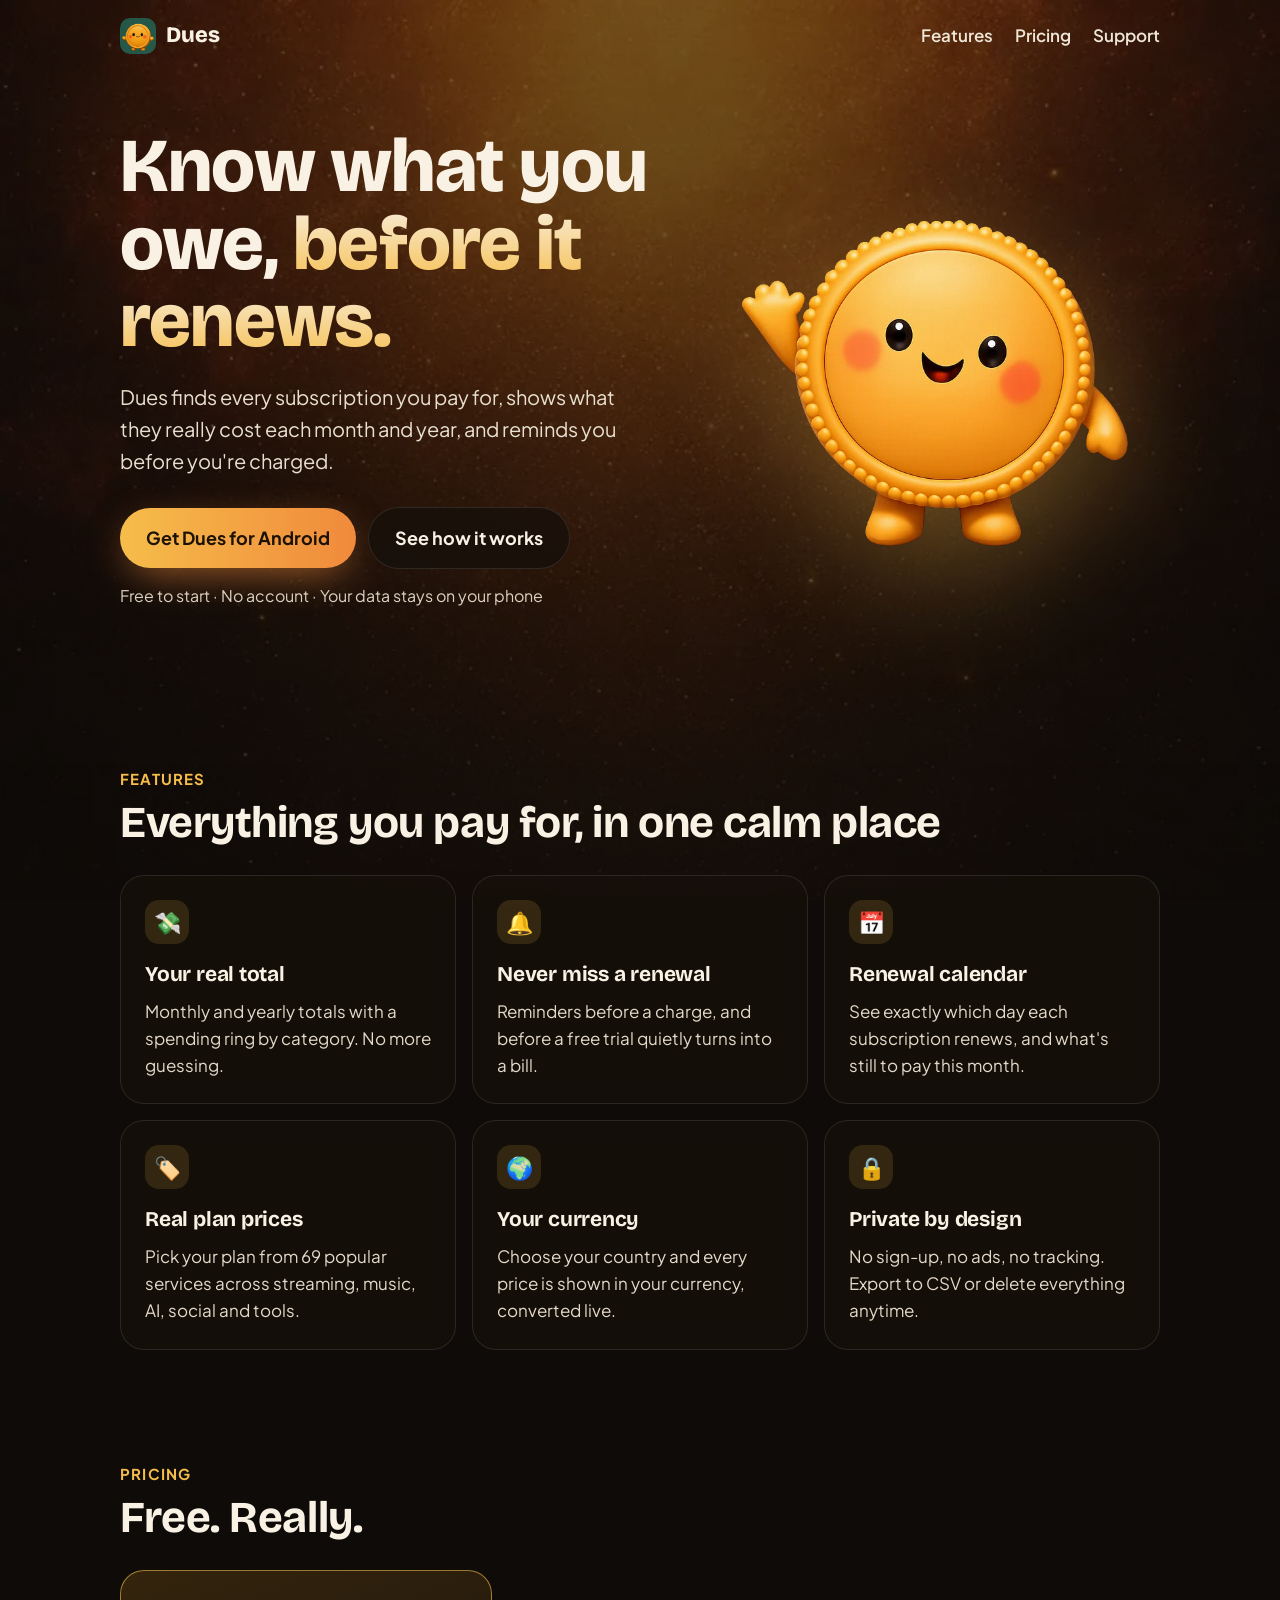
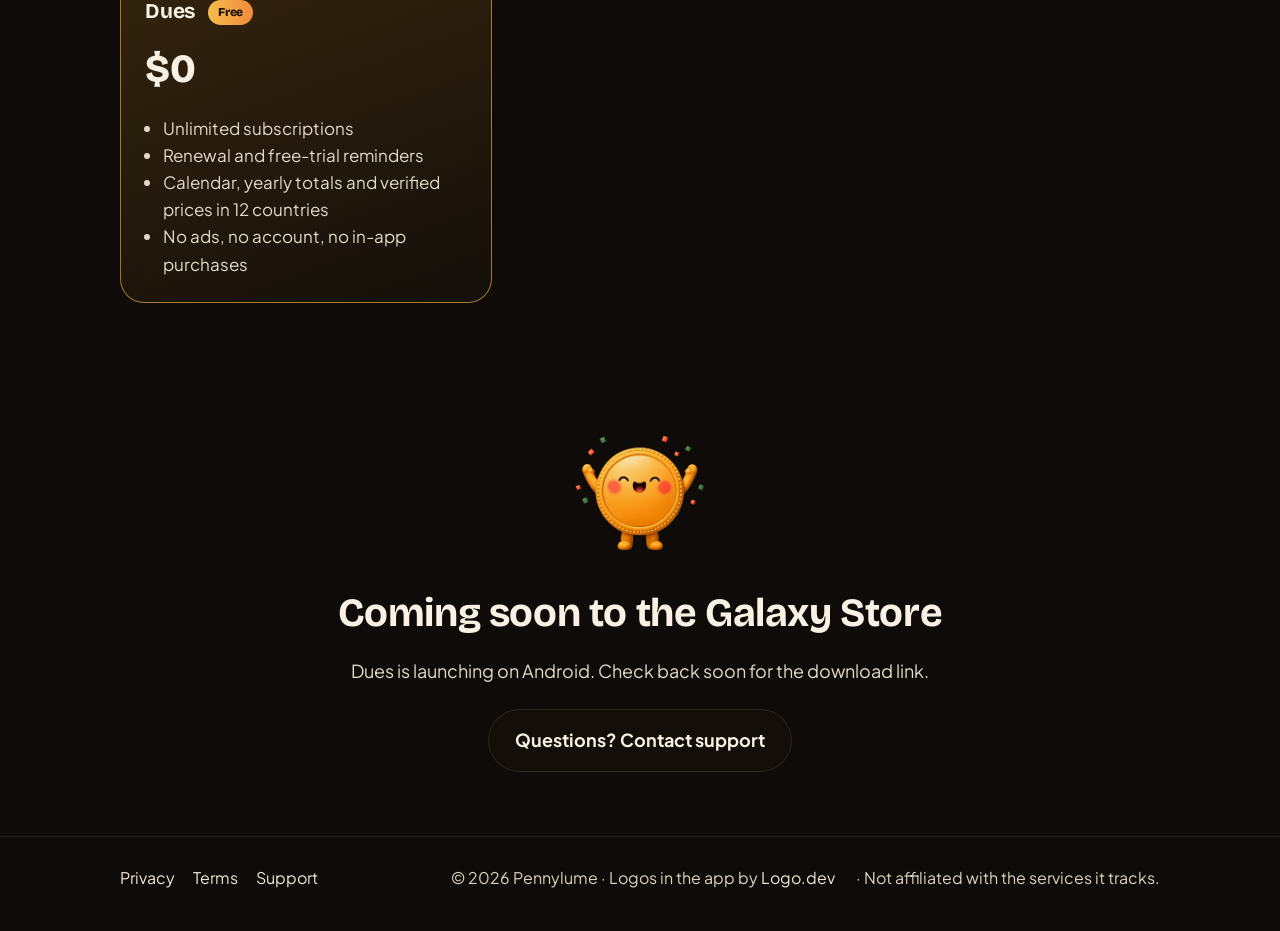
==== site/index.html @ 85b2953d "Dues 1.0: free, private subscription tracker Kotlin + Jetpack Compose Android app by Pennylume. Trac" ====
<!doctype html>
<html lang="en">
<head>
<meta charset="utf-8">
<meta name="viewport" content="width=device-width, initial-scale=1">
<title>Dues – Subscription Tracker</title>
<meta name="description" content="Track every subscription, see what you really spend and get reminded before renewals. Private by design: your data stays on your phone.">
<meta property="og:title" content="Dues – Subscription Tracker">
<meta property="og:description" content="Know what you owe, before it renews.">
<meta property="og:image" content="assets/og.png">
<meta name="theme-color" content="#0e0b08">
<link rel="icon" href="assets/favicon.png">
<link rel="preconnect" href="https://fonts.googleapis.com">
<link rel="preconnect" href="https://fonts.gstatic.com" crossorigin>
<link href="https://fonts.googleapis.com/css2?family=Bricolage+Grotesque:opsz,wght@12..96,600;12..96,800&family=Plus+Jakarta+Sans:wght@400;600;700&display=swap" rel="stylesheet">
<link rel="stylesheet" href="style.css">
</head>
<body>
<header class="wrap">
  <nav>
    <a class="brand" href="/"><img src="assets/icon.png" alt="">Dues</a>
    <div class="links">
      <a href="#features">Features</a>
      <a href="#pricing">Pricing</a>
      <a href="support">Support</a>
    </div>
  </nav>
</header>

<main class="wrap">
  <div class="hero">
    <div>
      <h1>Know what you owe, <span>before it renews.</span></h1>
      <p>Dues finds every subscription you pay for, shows what they really cost each month and year, and reminds you before you're charged.</p>
      <div class="cta">
        <a class="btn" href="#get">Get Dues for Android</a>
        <a class="btn ghost" href="#features">See how it works</a>
      </div>
      <p class="note">Free to start · No account · Your data stays on your phone</p>
    </div>
    <img class="penny" src="assets/penny_wave.webp" alt="Penny, the Dues coin mascot, waving">
  </div>

  <section id="features">
    <div class="eyebrow">Features</div>
    <h2>Everything you pay for, in one calm place</h2>
    <div class="grid">
      <div class="card"><div class="ic">💸</div><h3>Your real total</h3><p>Monthly and yearly totals with a spending ring by category. No more guessing.</p></div>
      <div class="card"><div class="ic">🔔</div><h3>Never miss a renewal</h3><p>Reminders before a charge, and before a free trial quietly turns into a bill.</p></div>
      <div class="card"><div class="ic">📅</div><h3>Renewal calendar</h3><p>See exactly which day each subscription renews, and what's still to pay this month.</p></div>
      <div class="card"><div class="ic">🏷️</div><h3>Real plan prices</h3><p>Pick your plan from 69 popular services across streaming, music, AI, social and tools.</p></div>
      <div class="card"><div class="ic">🌍</div><h3>Your currency</h3><p>Choose your country and every price is shown in your currency, converted live.</p></div>
      <div class="card"><div class="ic">🔒</div><h3>Private by design</h3><p>No sign-up, no ads, no tracking. Export to CSV or delete everything anytime.</p></div>
    </div>
  </section>

  <section id="pricing">
    <div class="eyebrow">Pricing</div>
    <h2>Free. Really.</h2>
    <div class="pricing">
      <div class="card plan plus">
        <h3>Dues <span class="badge">Free</span></h3>
        <div class="price">$0</div>
        <ul>
          <li>Unlimited subscriptions</li>
          <li>Renewal and free-trial reminders</li>
          <li>Calendar, yearly totals and verified prices in 12 countries</li>
          <li>No ads, no account, no in-app purchases</li>
        </ul>
      </div>
    </div>
  </section>

  <div class="cta-band" id="get">
    <img src="assets/penny_celebrate.webp" alt="">
    <h2 style="font-size:clamp(28px,4vw,40px);margin:10px 0 12px">Coming soon to the Galaxy Store</h2>
    <p style="color:var(--lo);margin:0 0 24px">Dues is launching on Android. Check back soon for the download link.</p>
    <a class="btn ghost" href="support">Questions? Contact support</a>
  </div>
</main>

<footer>
  <div class="wrap">
    <div><a href="privacy">Privacy</a><a href="terms">Terms</a><a href="support">Support</a></div>
    <div>© 2026 Pennylume · Logos in the app by <a href="https://logo.dev">Logo.dev</a> · Not affiliated with the services it tracks.</div>
  </div>
</footer>
</body>
</html>
---- site/style.css ----
:root {
  --bg: #0e0b08;
  --glass: rgba(22, 16, 11, .78);
  --line: rgba(255, 255, 255, .10);
  --hi: #f8f1e4;
  --lo: #c2b5a2;
  --gold: #f6bd4a;
  --amber: #f08a3c;
  --ink: #1c1206;
  --radius: 24px;
  color-scheme: dark;
}
* { box-sizing: border-box; }
html { scroll-behavior: smooth; }
body {
  margin: 0; background: var(--bg); color: var(--hi);
  font: 17px/1.6 "Plus Jakarta Sans", system-ui, -apple-system, "Segoe UI", Roboto, sans-serif;
  -webkit-font-smoothing: antialiased;
}
body::before {
  content: ""; position: fixed; inset: 0; z-index: -1;
  background: url("assets/backdrop.webp") top center / cover no-repeat; opacity: .9;
}
a { color: var(--gold); text-decoration: none; }
a:hover { text-decoration: underline; }
h1, h2, h3 { font-family: "Bricolage Grotesque", system-ui, sans-serif; letter-spacing: -.01em; margin: 0; }
.wrap { max-width: 1080px; margin: 0 auto; padding: 0 20px; }

/* Nav */
nav { display: flex; align-items: center; justify-content: space-between; padding: 18px 0; }
.brand { display: flex; align-items: center; gap: 10px; color: var(--hi); font-family: "Bricolage Grotesque"; font-weight: 800; font-size: 22px; }
.brand img { width: 36px; height: 36px; border-radius: 10px; }
nav .links { display: flex; gap: 22px; font-size: 15px; }
nav .links a { color: var(--lo); }

/* Buttons */
.btn {
  display: inline-flex; align-items: center; gap: 10px; padding: 16px 26px; border-radius: 999px;
  background: linear-gradient(90deg, var(--gold), var(--amber)); color: var(--ink); font-weight: 700;
  box-shadow: 0 12px 40px -10px rgba(240, 138, 60, .7);
}
.btn:hover { text-decoration: none; filter: brightness(1.05); }
.btn.ghost { background: var(--glass); color: var(--hi); border: 1px solid var(--line); box-shadow: none; }

/* Hero */
.hero { display: grid; grid-template-columns: 1.1fr .9fr; gap: 40px; align-items: center; padding: 56px 0 72px; }
.hero h1 { font-size: clamp(42px, 7vw, 76px); line-height: 1.02; font-weight: 800; }
.hero h1 span { background: linear-gradient(180deg, var(--hi), var(--gold)); -webkit-background-clip: text; background-clip: text; color: transparent; }
.hero p { color: var(--lo); font-size: 19px; max-width: 520px; margin: 20px 0 30px; }
.hero .cta { display: flex; gap: 12px; flex-wrap: wrap; align-items: center; }
.hero .note { color: var(--lo); font-size: 14px; margin-top: 14px; }
.penny { width: 100%; max-width: 420px; justify-self: center; filter: drop-shadow(0 30px 60px rgba(246, 189, 74, .35)); animation: bob 3.6s ease-in-out infinite; }
@keyframes bob { 50% { transform: translateY(-12px); } }
@media (prefers-reduced-motion: reduce) { .penny { animation: none; } }

/* Sections */
section { padding: 56px 0; }
.eyebrow { color: var(--gold); font-weight: 700; font-size: 14px; letter-spacing: .08em; text-transform: uppercase; }
section h2 { font-size: clamp(30px, 4.5vw, 44px); margin: 8px 0 28px; line-height: 1.1; }
.grid { display: grid; grid-template-columns: repeat(3, 1fr); gap: 16px; }
.card { background: var(--glass); border: 1px solid var(--line); border-radius: var(--radius); padding: 24px; }
.card .ic { width: 44px; height: 44px; border-radius: 14px; display: grid; place-items: center; background: rgba(246, 189, 74, .14); font-size: 22px; margin-bottom: 14px; }
.card h3 { font-size: 20px; margin-bottom: 6px; }
.card p { color: var(--lo); margin: 0; font-size: 15.5px; }

.pricing { display: grid; grid-template-columns: 1fr 1fr; gap: 16px; max-width: 760px; }
.plan h3 { font-size: 22px; }
.plan .price { font-family: "Bricolage Grotesque"; font-weight: 800; font-size: 40px; margin: 8px 0 4px; }
.plan .price s { color: var(--lo); font-size: 20px; font-weight: 600; margin-left: 8px; }
.plan ul { padding-left: 18px; color: var(--lo); margin: 14px 0 0; }
.plan.plus { border-color: rgba(246, 189, 74, .6); background: linear-gradient(160deg, rgba(246, 189, 74, .14), rgba(240, 138, 60, .03)); }
.badge { display: inline-block; background: linear-gradient(90deg, var(--gold), var(--amber)); color: var(--ink); font-size: 12px; font-weight: 800; padding: 3px 10px; border-radius: 999px; margin-left: 8px; vertical-align: middle; }

.cta-band { text-align: center; padding: 64px 20px; }
.cta-band img { width: 140px; }

footer { border-top: 1px solid var(--line); padding: 28px 0 40px; color: var(--lo); font-size: 14px; }
footer .wrap { display: flex; justify-content: space-between; gap: 16px; flex-wrap: wrap; }
footer a { color: var(--lo); margin-right: 18px; }

/* Documents (privacy, terms, support) */
.doc { max-width: 760px; margin: 0 auto; padding: 24px 20px 80px; }
.doc h1 { font-size: clamp(34px, 6vw, 48px); font-weight: 800; }
.doc h2 { font-size: 22px; color: var(--gold); margin: 34px 0 8px; }
.doc p, .doc li { color: #d9cfbf; }
.doc .muted { color: var(--lo); font-size: 14px; }
.doc code { background: #1d1813; padding: 1px 6px; border-radius: 6px; font-size: 14px; }
.doc details { background: var(--glass); border: 1px solid var(--line); border-radius: 18px; padding: 16px 20px; margin: 10px 0; }
.doc summary { cursor: pointer; font-weight: 600; color: var(--hi); }

@media (max-width: 800px) {
  .hero { grid-template-columns: 1fr; text-align: center; padding-top: 24px; }
  .hero p { margin-left: auto; margin-right: auto; }
  .hero .cta { justify-content: center; }
  .penny { max-width: 260px; order: -1; }
  .grid, .pricing { grid-template-columns: 1fr; }
  nav .links { gap: 14px; }
}

/* Small phones */
html, body { overflow-x: hidden; }
@media (max-width: 480px) {
  nav .links a:not(:last-child) { display: none; }
  .hero h1 { font-size: 40px; }
  .btn { padding: 14px 20px; }
}

/* Readable cards over the glow */
.card, .doc details, .btn.ghost { backdrop-filter: blur(14px); -webkit-backdrop-filter: blur(14px); }
.card p, .plan ul { color: #cfc3b1; }
.plan.plus { background: linear-gradient(160deg, rgba(58, 40, 14, .88), rgba(22, 16, 11, .88)); }

/* Legibility pass: larger, brighter secondary text; calmer glow */
:root { --lo: #ddd2c0; }
body { font-size: 18px; }
body::before { opacity: .7; }
body::after { content: ""; position: fixed; inset: 0; z-index: -1; background: linear-gradient(180deg, rgba(14,11,8,.25), rgba(14,11,8,.55)); pointer-events: none; }
nav .links { font-size: 17px; }
nav .links a { color: #efe6d6; font-weight: 600; }
.hero p { font-size: 20px; color: #e8dfcf; }
.hero .note { font-size: 16px; color: #ddd2c0; }
.eyebrow { font-size: 15px; }
.card h3 { font-size: 21px; }
.card p, .plan ul { font-size: 17px; color: #e3d9c8; line-height: 1.6; }
.note { font-size: 16px !important; color: #ddd2c0 !important; }
.cta-band p { font-size: 18px; color: #e3d9c8 !important; }
footer { font-size: 16px; color: #ddd2c0; }
footer a { color: #efe6d6; }
.doc p, .doc li { font-size: 18px; color: #ece3d4; }
.doc .muted { font-size: 16px; color: #ddd2c0; }
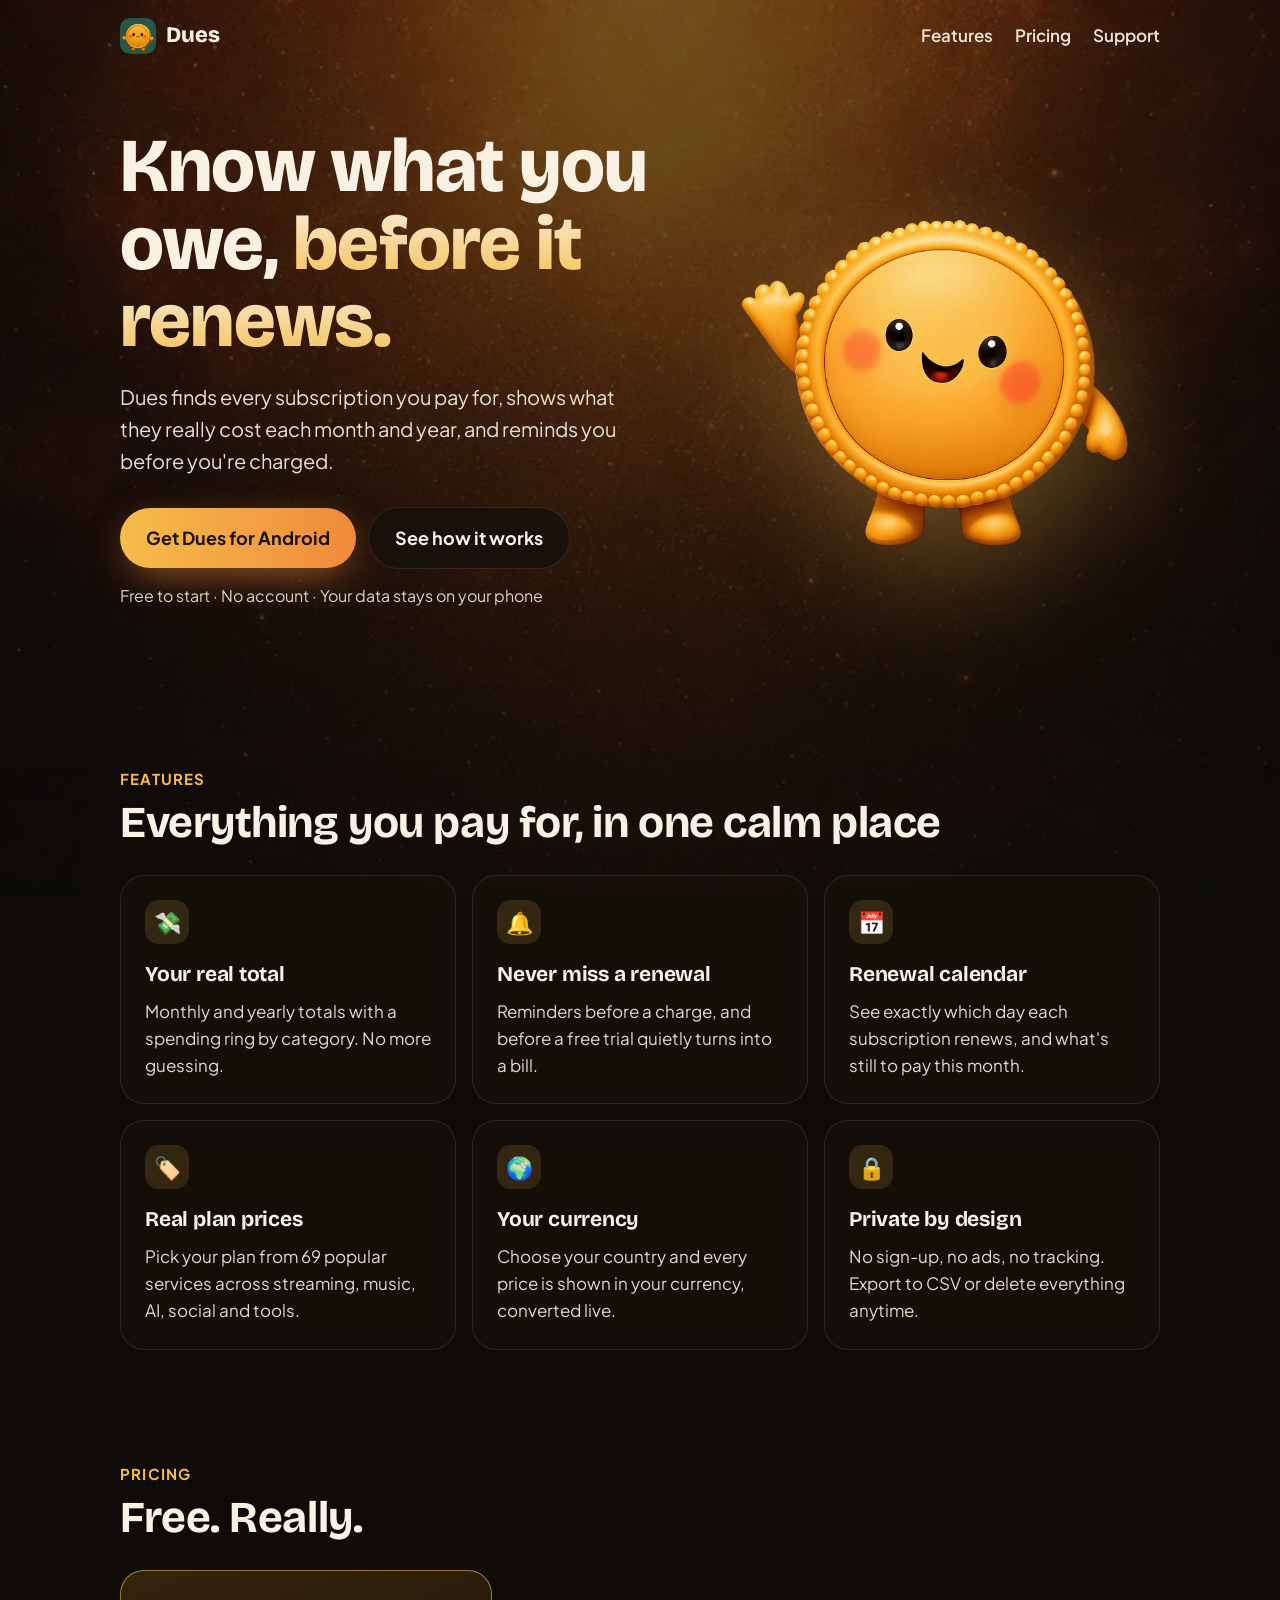
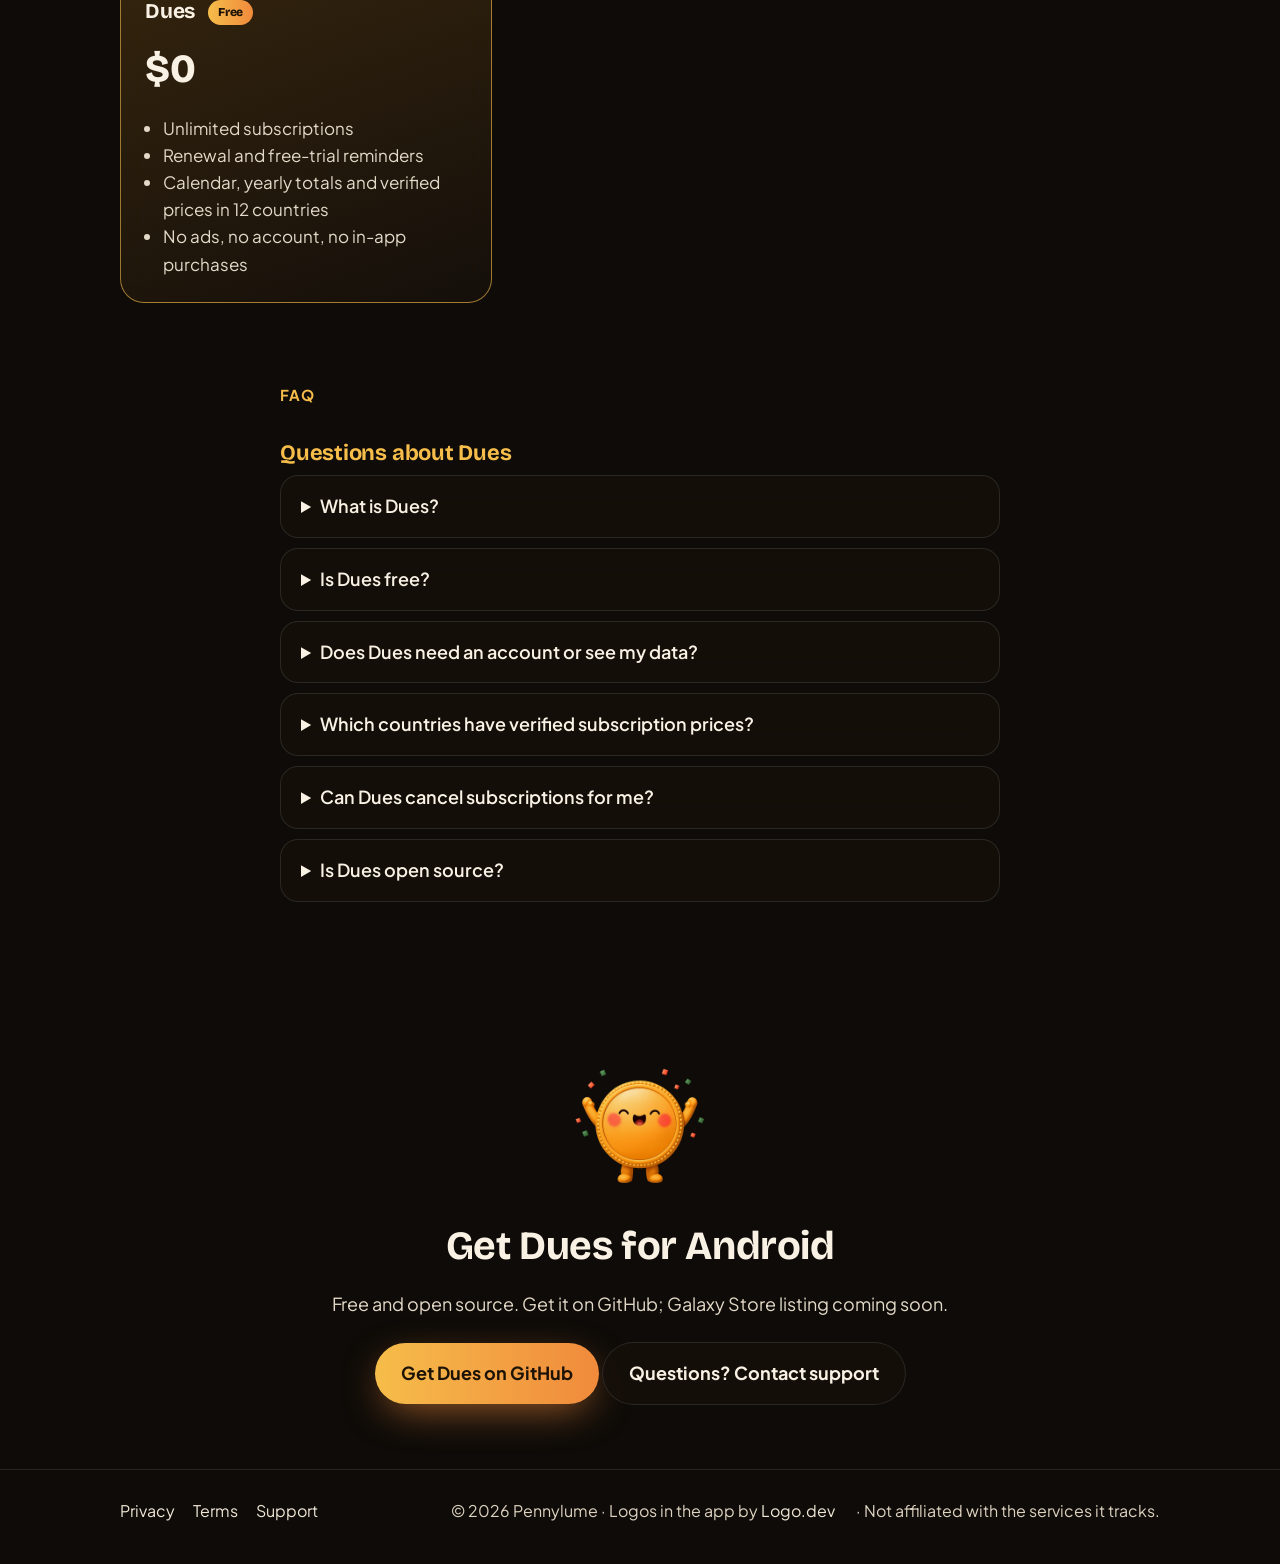
==== commit 36ef2bde: "Add SEO: structured data, FAQ, sitemap, llms.txt; GitHub download link on site" ====
--- a/site/index.html
+++ b/site/index.html
@@ -3,17 +3,29 @@
 <head>
 <meta charset="utf-8">
 <meta name="viewport" content="width=device-width, initial-scale=1">
-<title>Dues – Subscription Tracker</title>
-<meta name="description" content="Track every subscription, see what you really spend and get reminded before renewals. Private by design: your data stays on your phone.">
-<meta property="og:title" content="Dues – Subscription Tracker">
-<meta property="og:description" content="Know what you owe, before it renews.">
-<meta property="og:image" content="assets/og.png">
+<title>Dues – Free Subscription Tracker &amp; Renewal Reminder for Android</title>
+<meta name="description" content="Dues is a free, private, open-source subscription tracker for Android. Track Netflix, Spotify, ChatGPT and 69 services, see monthly and yearly spend with verified prices in 12 countries, and get reminded before renewals and free trials end. No account, no ads.">
+<link rel="canonical" href="https://dues-app.vercel.app/">
+<meta name="robots" content="index,follow">
+<meta property="og:type" content="website">
+<meta property="og:url" content="https://dues-app.vercel.app/">
+<meta property="og:site_name" content="Dues by Pennylume">
+<meta property="og:title" content="Dues – Free Subscription Tracker for Android">
+<meta property="og:description" content="See what you really pay for subscriptions and get reminded before every renewal. Free, private, open source.">
+<meta property="og:image" content="https://dues-app.vercel.app/assets/og.png">
+<meta name="twitter:card" content="summary_large_image">
+<meta name="twitter:title" content="Dues – Free Subscription Tracker for Android">
+<meta name="twitter:description" content="Track every subscription, see your real yearly spend, get renewal reminders. Free, private, open source.">
+<meta name="twitter:image" content="https://dues-app.vercel.app/assets/og.png">
 <meta name="theme-color" content="#0e0b08">
 <link rel="icon" href="assets/favicon.png">
 <link rel="preconnect" href="https://fonts.googleapis.com">
 <link rel="preconnect" href="https://fonts.gstatic.com" crossorigin>
 <link href="https://fonts.googleapis.com/css2?family=Bricolage+Grotesque:opsz,wght@12..96,600;12..96,800&family=Plus+Jakarta+Sans:wght@400;600;700&display=swap" rel="stylesheet">
 <link rel="stylesheet" href="style.css">
+<script type="application/ld+json">{"@context": "https://schema.org", "@type": "SoftwareApplication", "name": "Dues", "alternateName": "Dues – Subscription Tracker", "description": "Free, private, open-source Android subscription tracker with renewal and free-trial reminders and verified prices in 12 countries.", "applicationCategory": "FinanceApplication", "operatingSystem": "Android 8.0+", "url": "https://dues-app.vercel.app", "downloadUrl": "https://github.com/PennyLume-dev/dues-subscription-tracker/releases/latest", "offers": {"@type": "Offer", "price": "0", "priceCurrency": "USD"}, "isAccessibleForFree": true, "license": "https://www.gnu.org/licenses/gpl-3.0.html", "codeRepository": "https://github.com/PennyLume-dev/dues-subscription-tracker", "author": {"@type": "Organization", "name": "Pennylume"}, "image": "https://dues-app.vercel.app/assets/icon.png", "featureList": ["Track unlimited subscriptions", "Renewal and free-trial reminders", "Verified prices in 12 countries", "Monthly and yearly spending totals", "Calendar of upcoming payments", "No account, no ads, data stays on device", "CSV export"]}</script>
+<script type="application/ld+json">{"@context": "https://schema.org", "@type": "Organization", "name": "Pennylume", "url": "https://dues-app.vercel.app", "logo": "https://dues-app.vercel.app/assets/icon.png", "email": "pennylume@proton.me", "sameAs": ["https://github.com/PennyLume-dev"]}</script>
+<script type="application/ld+json">{"@context": "https://schema.org", "@type": "FAQPage", "mainEntity": [{"@type": "Question", "name": "What is Dues?", "acceptedAnswer": {"@type": "Answer", "text": "Dues is a free Android app that tracks all your subscriptions (Netflix, Spotify, ChatGPT, iCloud+ and 65 more), shows what you really spend each month and year, and reminds you before every renewal or free-trial charge."}}, {"@type": "Question", "name": "Is Dues free?", "acceptedAnswer": {"@type": "Answer", "text": "Yes. Dues is completely free, with no ads, no in-app purchases and no limit on how many subscriptions you track."}}, {"@type": "Question", "name": "Does Dues need an account or see my data?", "acceptedAnswer": {"@type": "Answer", "text": "No. Dues works without an account. Your subscriptions stay on your phone and are never uploaded; you can export them to CSV for backups."}}, {"@type": "Question", "name": "Which countries have verified subscription prices?", "acceptedAnswer": {"@type": "Answer", "text": "Dues has verified local prices for the United States, India, the United Kingdom, Germany, France, Canada, Australia, Singapore, the UAE, Brazil, Japan and Mexico. Other countries see prices converted from US dollars at live exchange rates."}}, {"@type": "Question", "name": "Can Dues cancel subscriptions for me?", "acceptedAnswer": {"@type": "Answer", "text": "No. Dues reminds you before you are charged, but you cancel with the provider (or your app store), then mark it as cancelled in Dues."}}, {"@type": "Question", "name": "Is Dues open source?", "acceptedAnswer": {"@type": "Answer", "text": "Yes. The Android app is open source under the GPL-3.0 license on GitHub."}}]}</script>
 </head>
 <body>
 <header class="wrap">
@@ -71,10 +83,22 @@
     </div>
   </section>
 
+  <section id="faq" class="doc">
+    <div class="eyebrow">FAQ</div>
+    <h2>Questions about Dues</h2>
+    <details><summary>What is Dues?</summary><p>Dues is a free Android app that tracks all your subscriptions (Netflix, Spotify, ChatGPT, iCloud+ and 65 more), shows what you really spend each month and year, and reminds you before every renewal or free-trial charge.</p></details>
+    <details><summary>Is Dues free?</summary><p>Yes. Dues is completely free, with no ads, no in-app purchases and no limit on how many subscriptions you track.</p></details>
+    <details><summary>Does Dues need an account or see my data?</summary><p>No. Dues works without an account. Your subscriptions stay on your phone and are never uploaded; you can export them to CSV for backups.</p></details>
+    <details><summary>Which countries have verified subscription prices?</summary><p>Dues has verified local prices for the United States, India, the United Kingdom, Germany, France, Canada, Australia, Singapore, the UAE, Brazil, Japan and Mexico. Other countries see prices converted from US dollars at live exchange rates.</p></details>
+    <details><summary>Can Dues cancel subscriptions for me?</summary><p>No. Dues reminds you before you are charged, but you cancel with the provider (or your app store), then mark it as cancelled in Dues.</p></details>
+    <details><summary>Is Dues open source?</summary><p>Yes. The Android app is open source under the GPL-3.0 license on <a href="https://github.com/PennyLume-dev/dues-subscription-tracker">GitHub</a>.</p></details>
+  </section>
+
   <div class="cta-band" id="get">
     <img src="assets/penny_celebrate.webp" alt="">
-    <h2 style="font-size:clamp(28px,4vw,40px);margin:10px 0 12px">Coming soon to the Galaxy Store</h2>
-    <p style="color:var(--lo);margin:0 0 24px">Dues is launching on Android. Check back soon for the download link.</p>
+    <h2 style="font-size:clamp(28px,4vw,40px);margin:10px 0 12px">Get Dues for Android</h2>
+    <p style="color:var(--lo);margin:0 0 24px">Free and open source. Get it on GitHub; Galaxy Store listing coming soon.</p>
+    <a class="btn" href="https://github.com/PennyLume-dev/dues-subscription-tracker">Get Dues on GitHub</a>
     <a class="btn ghost" href="support">Questions? Contact support</a>
   </div>
 </main>
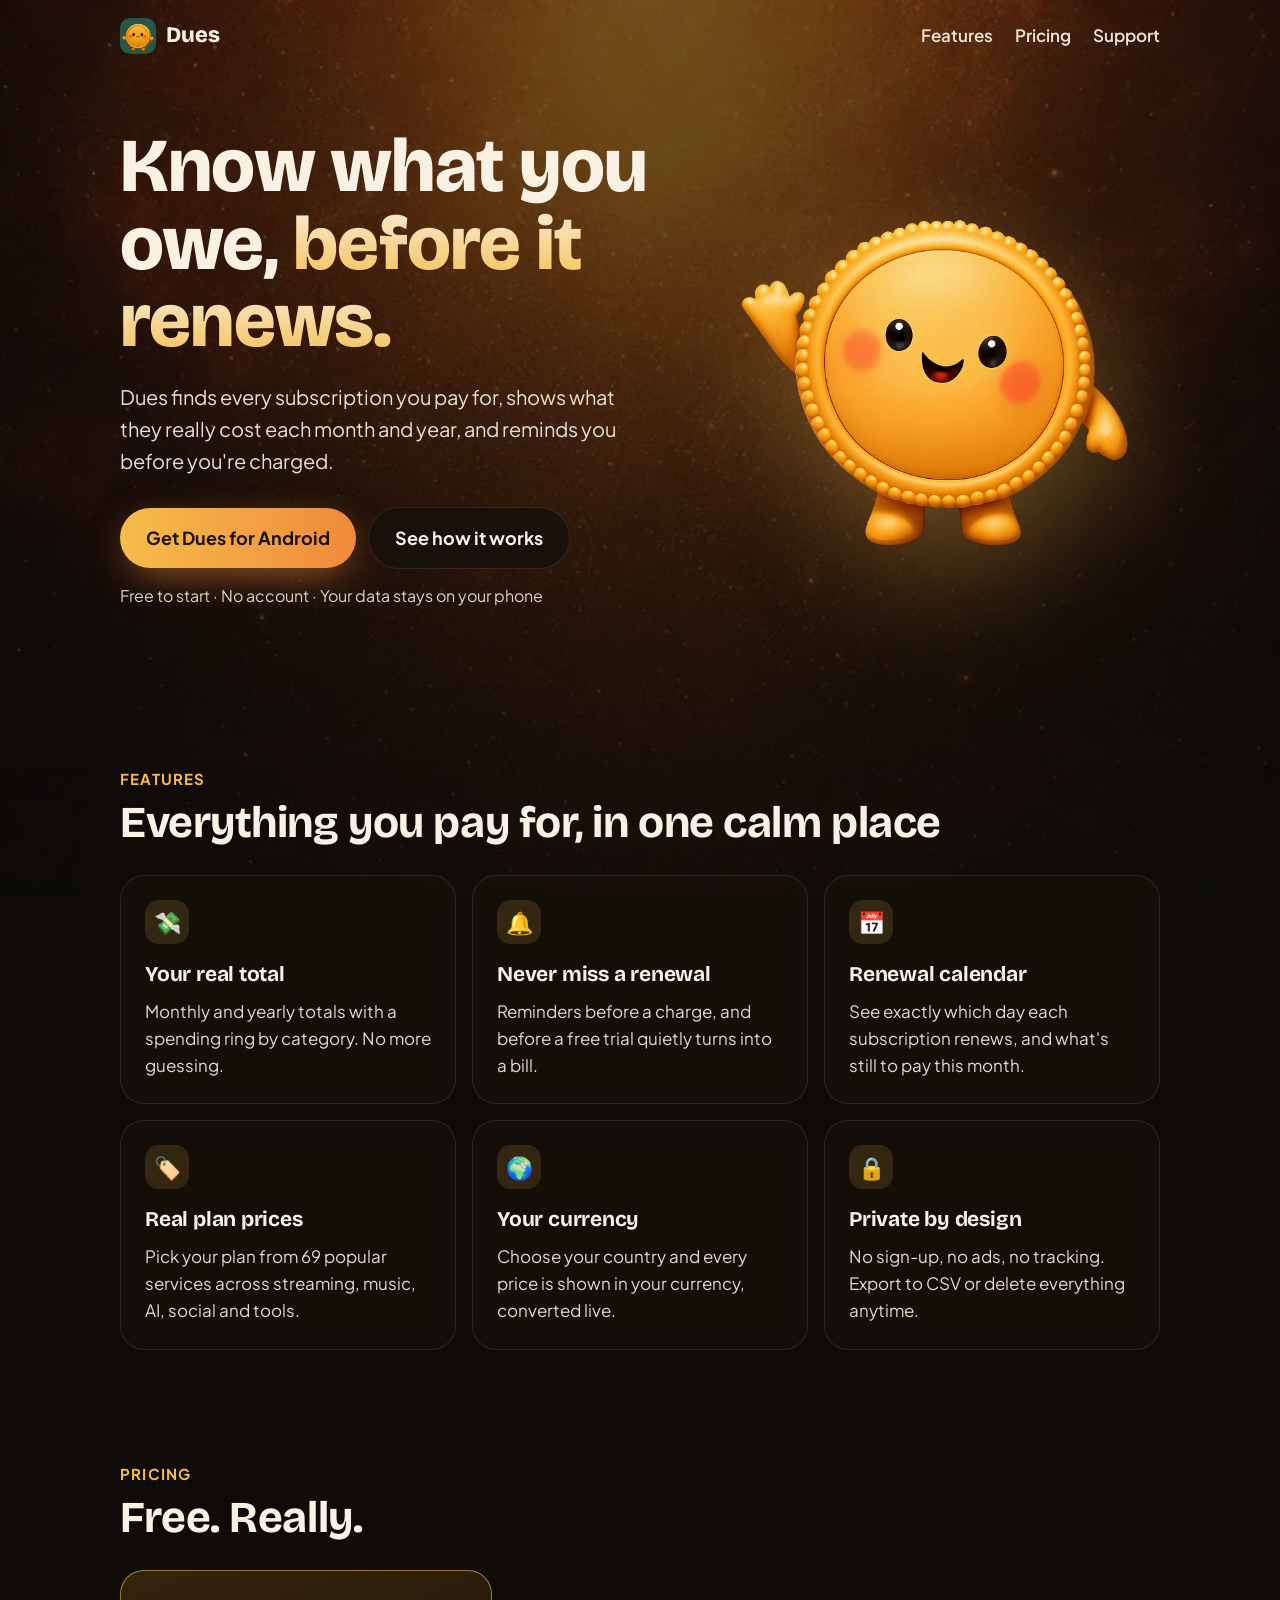
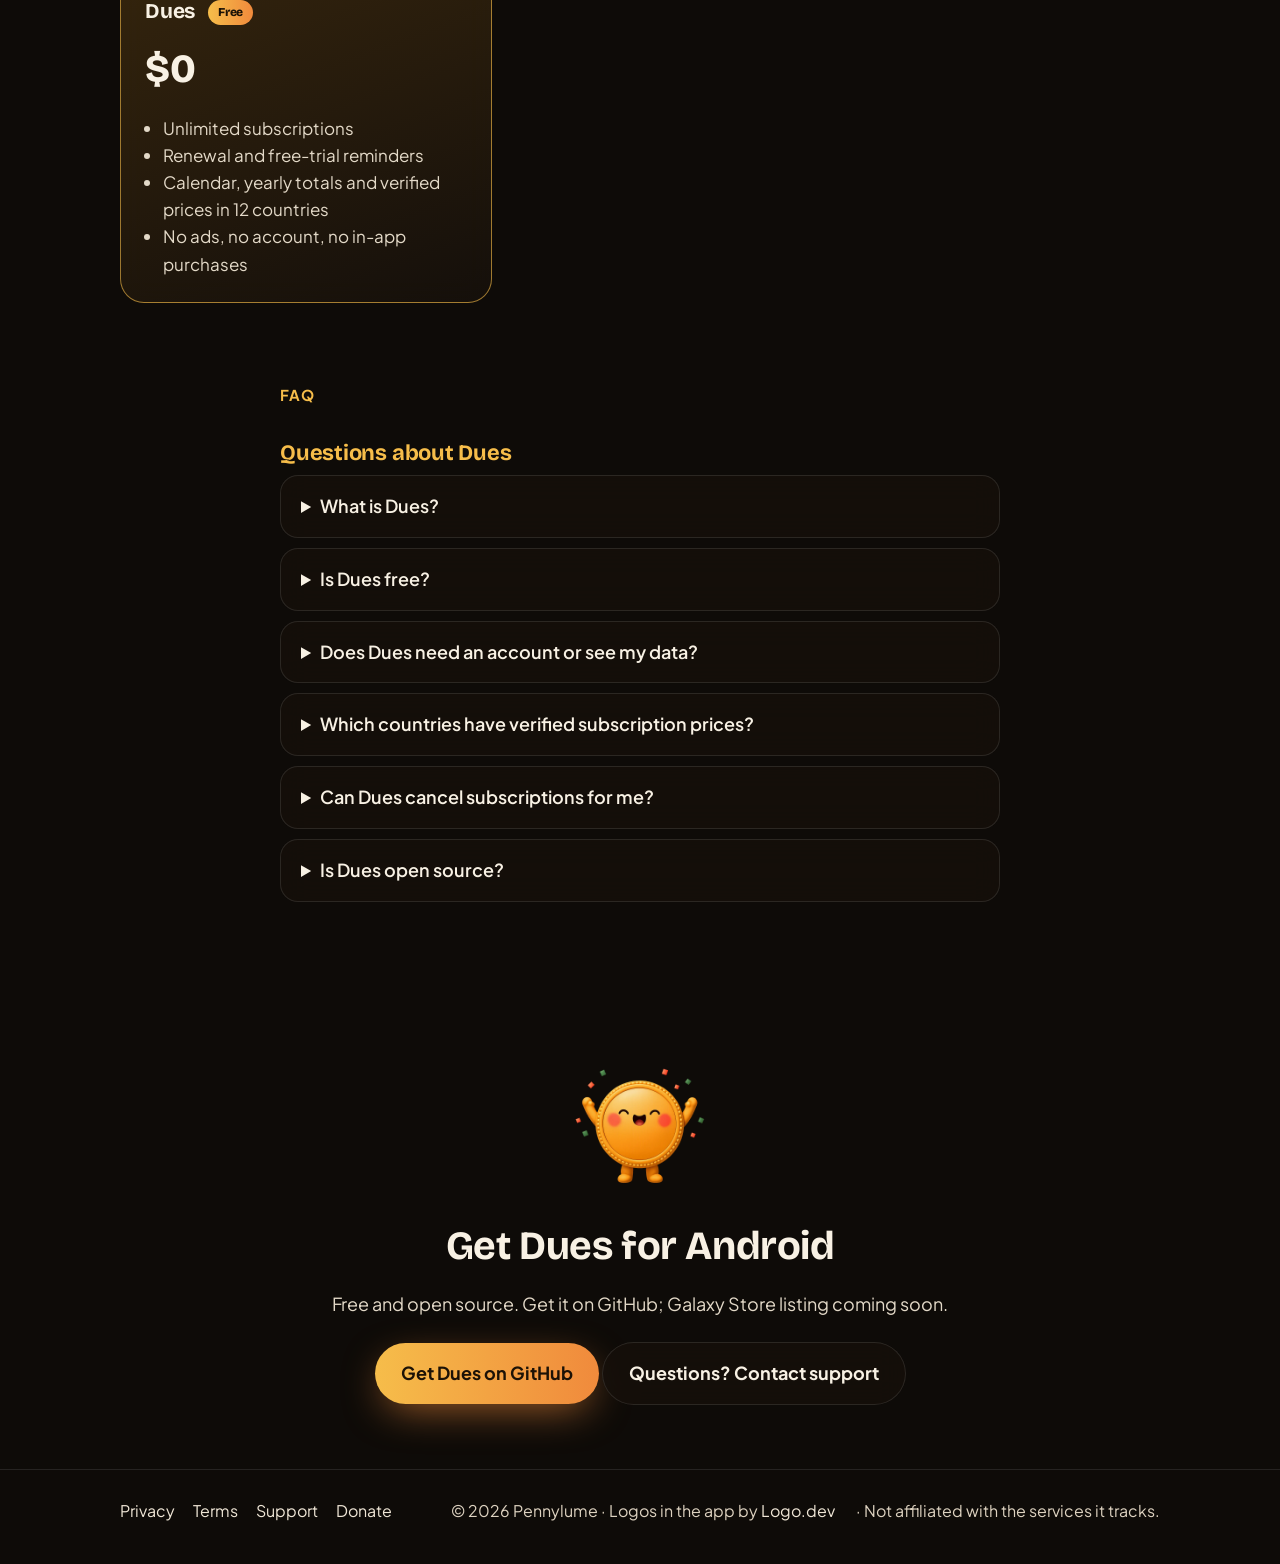
==== commit fa4bff51: "Dues 1.1: Support Dues, GitHub links, community files - Settings: Support Dues (donate page), Star o" ====
--- a/site/index.html
+++ b/site/index.html
@@ -105,7 +105,7 @@
 
 <footer>
   <div class="wrap">
-    <div><a href="privacy">Privacy</a><a href="terms">Terms</a><a href="support">Support</a></div>
+    <div><a href="privacy">Privacy</a><a href="terms">Terms</a><a href="support">Support</a><a href="donate">Donate</a></div>
     <div>© 2026 Pennylume · Logos in the app by <a href="https://logo.dev">Logo.dev</a> · Not affiliated with the services it tracks.</div>
   </div>
 </footer>
